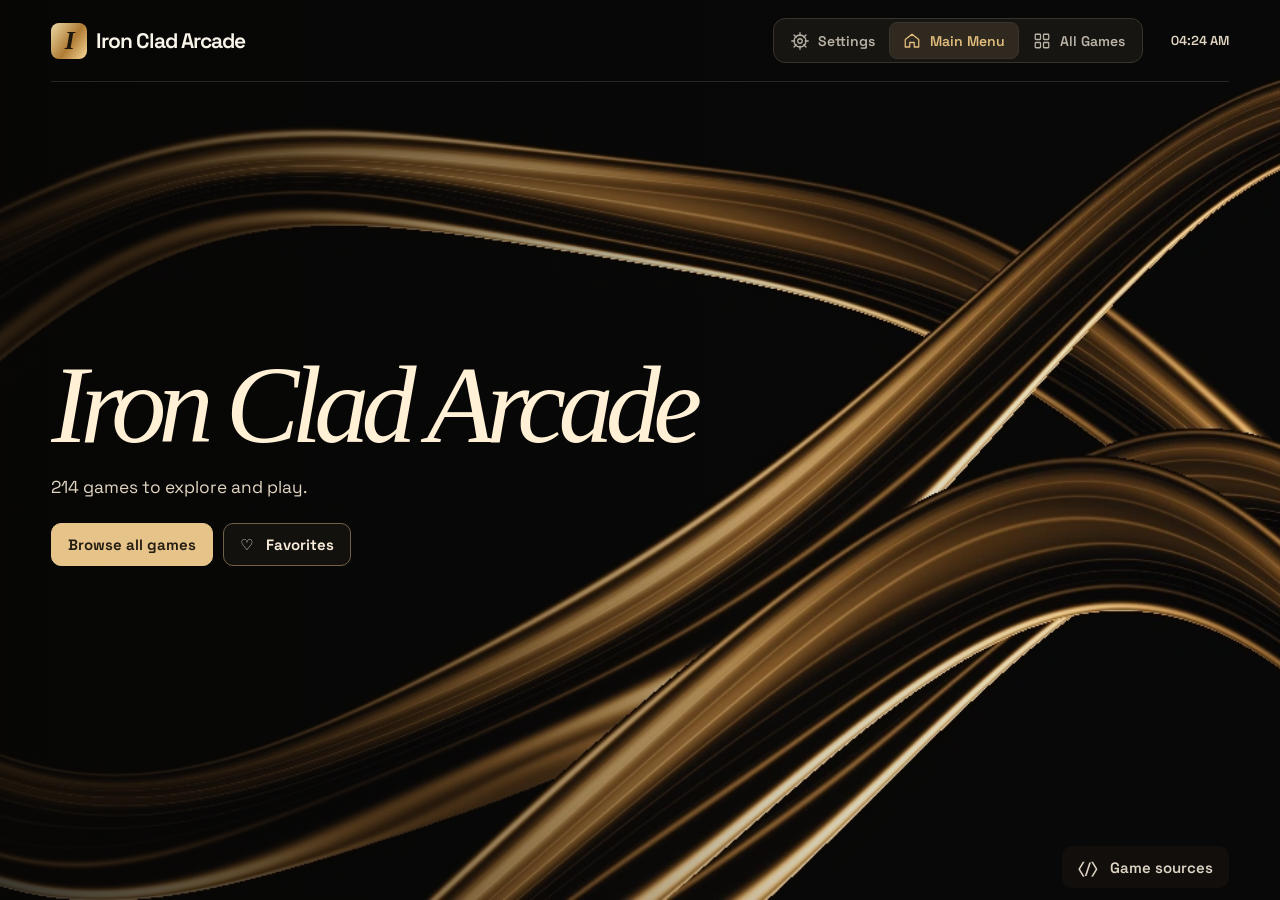
==== index.html @ ffb065a5 "Publish Iron Clad Arcade and its game catalog" ====
<!doctype html><html lang="en"><head><meta charset="utf-8"><meta name="viewport" content="width=device-width,initial-scale=1"><meta name="theme-color" content="#0b0a09"><title>Iron Clad Arcade</title><link rel="stylesheet" href="style.css"></head><body data-view="home">
<header><a class="identity" href="./"><i aria-hidden="true">I</i><span>Iron Clad Arcade</span></a><nav aria-label="Main navigation"><button data-page="settings"><svg viewBox="0 0 24 24" aria-hidden="true"><circle cx="12" cy="12" r="8"/><circle cx="12" cy="12" r="3"/><path d="M12 1v4m0 14v4M1 12h4m14 0h4M4 4l3 3m10 10 3 3M4 20l3-3M17 7l3-3"/></svg>Settings</button><button data-page="home"><svg viewBox="0 0 24 24" aria-hidden="true"><path d="m3 10 9-7 9 7v10h-6v-6H9v6H3z"/></svg>Main Menu</button><button data-page="all"><svg viewBox="0 0 24 24" aria-hidden="true"><rect x="3" y="3" width="7" height="7" rx="1"/><rect x="14" y="3" width="7" height="7" rx="1"/><rect x="3" y="14" width="7" height="7" rx="1"/><rect x="14" y="14" width="7" height="7" rx="1"/></svg>All Games</button></nav><time id="clock"></time></header>
<main><section id="home"><div class="intro"><h1>Iron Clad Arcade</h1><p id="summary"></p><div class="heroActions"><button data-page="all">Browse all games</button><button data-page="saved">♡ &nbsp; Favorites</button></div></div>
<div class="shortcuts"><button id="sources">⟨/⟩ &nbsp; Game sources</button></div></section>
<section id="catalog" hidden><h1 id="heading">All Games</h1><div class="toolbar"><input id="query" type="search" aria-label="Search games" placeholder="Search games…"><select id="genre" aria-label="Filter by genre"><option>All genres</option><option>Arcade</option><option>Puzzle</option></select><button data-page="saved">♡ Favorites</button></div><p id="matches" aria-live="polite"></p><div id="grid"></div></section>
<section id="settings" hidden><h1>Settings</h1><label>Dark mode<input id="dark" type="checkbox"></label><label>Show local clock<input id="showClock" type="checkbox"></label><label>24-hour time<input id="hours" type="checkbox"></label></section></main><dialog id="player"><div class="dialoghead"><div><b id="title"></b><small id="control"></small></div><a id="openGame" target="_blank" rel="noopener">Open in new tab</a><button class="close" aria-label="Close game">✕</button></div><iframe title="Game" id="frame" allow="autoplay; fullscreen"></iframe></dialog><dialog id="credits"><div class="dialoghead"><h2>Game sources</h2><button class="close" aria-label="Close sources">✕</button></div><div id="links"></div></dialog><script src="catalog.js"></script><script src="app.js"></script></body></html>
---- style.css ----
@font-face{font-family:Space;src:url(art/space.ttf)}*{box-sizing:border-box}html{--bg:#101214;--glow:#24292c;--panel:#191c1f;--sel:#303538;--line:#363c40;--ink:#f0f2f3;--muted:#a5acaf;color-scheme:dark}html[data-theme=light]{--bg:#f2f3f3;--glow:#fff;--panel:#fff;--sel:#e5e8e9;--line:#c8ced0;--ink:#202627;--muted:#576166;color-scheme:light}body{margin:0;min-height:100vh;background:radial-gradient(ellipse 80% 65% at 50% -20%,var(--glow),transparent),var(--bg);color:var(--ink);font:16px Space,system-ui,sans-serif}button,input,select{color:inherit;font:inherit}button,select{cursor:pointer}button{background:var(--panel);border:1px solid var(--line);border-radius:10px}button:hover:not(:disabled){background:var(--sel)}button:focus-visible,a:focus-visible,input:focus-visible,select:focus-visible,#shelf:focus-visible{outline:2px solid var(--ink);outline-offset:3px}header,main{width:min(1170px,92%);margin:auto}header{position:relative;padding-top:44px}nav{width:min(650px,75%);margin:auto;background:var(--panel);border:1px solid var(--line);border-radius:18px;padding:5px;display:grid;grid-template-columns:repeat(3,1fr);box-shadow:0 7px 23px #0002}nav button{display:flex;justify-content:center;align-items:center;gap:9px;height:46px;border:1px solid transparent;border-radius:13px;background:none;color:var(--muted);font-weight:600}nav button[aria-current]{background:var(--sel);color:var(--ink);border-color:var(--line)}nav svg{width:18px;height:18px;stroke:currentColor;stroke-width:1.7;fill:none;stroke-linejoin:round;stroke-linecap:round}time{position:absolute;right:0;bottom:18px;color:var(--muted);font-size:14px;font-weight:600;font-variant-numeric:tabular-nums}main{padding:64px 0}.intro{text-align:center;margin-bottom:50px}h1{margin:0;font-size:clamp(43px,5.8vw,78px);line-height:1.05;letter-spacing:-.065em;font-weight:700}.intro p{font-size:18px;color:var(--muted);margin:13px 0 0}.shelfHead{display:flex;align-items:center;justify-content:space-between;margin:0 3px 14px}.shelfHead h2{font-size:20px;letter-spacing:-.04em;margin:0}.steppers{display:flex;gap:7px}.steppers button{width:32px;height:32px;line-height:20px;font-size:24px;border-radius:50%}button:disabled{opacity:.32;cursor:default}#shelf{display:flex;gap:18px;overflow-x:auto;scroll-snap-type:x mandatory;scrollbar-width:none;padding:4px 3px 10px}#shelf::-webkit-scrollbar{display:none}article{position:relative;min-width:0}#shelf article{flex:0 0 calc((100% - 54px)/4);scroll-snap-align:start}.game{display:block;width:100%;border:0;background:transparent;border-radius:13px;padding:0;text-align:center}.game:hover:not(:disabled){background:transparent}.game img{display:block;width:100%;aspect-ratio:1;object-fit:cover;border-radius:13px;border:1px solid #ffffff12;transition:transform .15s ease}.game:hover img{transform:translateY(-3px)}.game strong{display:block;font-size:19px;padding:13px 0;letter-spacing:-.035em}.shortcuts{display:flex;gap:10px;justify-content:center;margin-top:21px}.shortcuts button,.toolbar button,.toolbar select{min-height:42px;padding:0 16px;font-weight:600;font-size:15px}#catalog h1,#settings h1{font-size:42px;margin:0 0 28px}.toolbar{display:flex;gap:10px;margin-bottom:30px}.toolbar input,.toolbar select{border:1px solid var(--line);border-radius:10px;background:var(--panel);padding:10px 13px}.toolbar input{flex:1;min-width:0}#grid{display:grid;grid-template-columns:repeat(4,minmax(0,1fr));gap:22px 18px}.fav{position:absolute;top:10px;right:10px;width:33px;height:33px;border-radius:50%;background:#141719da;color:white;display:grid;place-items:center}.fav svg{width:17px;fill:none;stroke:currentColor;stroke-width:2}.fav[aria-pressed=true] svg{fill:#f5b7c3}#settings{max-width:660px;margin:auto}#settings label{padding:22px 3px;border-top:1px solid var(--line);display:flex;align-items:center;justify-content:space-between;font-weight:600}#settings input{width:21px;height:21px;accent-color:#899798}dialog{width:min(1160px,95vw);border:1px solid var(--line);border-radius:14px;padding:0;background:var(--panel);color:var(--ink)}dialog::backdrop{background:#07090bd9}.dialoghead{display:flex;align-items:center;justify-content:space-between;gap:14px;padding:12px 16px}.dialoghead small{display:block;color:var(--muted);font-size:14px}.dialoghead h2{margin:0}.close{padding:8px 12px}iframe{display:block;width:100%;height:76dvh;border:0}#credits{width:480px}#links{padding:0 16px 14px}#links a{display:block;color:var(--ink);text-decoration:none;padding:9px 0;border-top:1px solid var(--line)}#links small{display:block;color:var(--muted)}@media(max-width:760px){header{padding-top:20px}nav{width:100%}time{position:static;display:block;text-align:right;margin-top:8px}main{padding-top:34px}.intro{margin-bottom:34px}#shelf article{flex-basis:calc((100% - 36px)/2.65)}#grid{grid-template-columns:repeat(3,minmax(0,1fr))}}@media(max-width:520px){nav button{gap:5px;font-size:14px}.intro p{font-size:16px}#grid{grid-template-columns:repeat(2,minmax(0,1fr))}#shelf article{flex-basis:calc((100% - 18px)/1.8)}.toolbar{flex-wrap:wrap}.toolbar input{flex-basis:100%}.game strong{font-size:17px}}[hidden]{display:none!important}@media(prefers-reduced-motion:reduce){*{transition:none!important}}
#openGame{color:var(--ink);font-size:14px;margin-left:auto;white-space:nowrap}#matches{color:var(--muted);font-size:14px}.toolbar{margin-bottom:12px}#grid .game strong{overflow-wrap:anywhere}.shortcuts{flex-wrap:wrap}

/* Black lacquer and warm metallic accents */
html{--bg:#0c0b0a;--glow:#16130e;--panel:#171512;--sel:#30291f;--line:#38332b;--ink:#faf5ea;--muted:#bab3a6;--gold:#e2bd7d}
html[data-theme=light]{--bg:#f6f3ed;--glow:#fffaf2;--panel:#fffdfa;--sel:#ece3d4;--line:#cfc5b7;--ink:#28231c;--muted:#625b51;--gold:#75531c}
header,main{width:min(1320px,92%)}header{padding:18px 0;display:flex;align-items:center;gap:28px;border-bottom:1px solid var(--line)}.identity{display:flex;gap:9px;align-items:center;text-decoration:none;color:var(--ink);font-weight:650;font-size:21px;letter-spacing:-1px}.identity i{display:grid;place-items:center;font:italic bold 26px Georgia,serif;color:#1d160a;background:linear-gradient(125deg,#eddaa7,#af7b34 55%,#f9d99a);border-radius:8px;width:36px;height:36px}nav{width:auto;display:flex;margin:0 0 0 auto;padding:3px;border-radius:12px;box-shadow:none}nav button{height:37px;border-radius:8px;padding:0 13px;font-size:14px}nav button[aria-current]{color:var(--gold)}time{position:static;white-space:nowrap;margin:0;font-size:13px}main{padding:26px 0 52px}.intro{display:flex;align-items:flex-start;justify-content:center;flex-direction:column;text-align:left;min-height:clamp(260px,27vw,375px);position:relative;isolation:isolate;overflow:hidden;padding:40px clamp(25px,4vw,66px);border:1px solid #4f3f29;border-radius:18px;background:#090807 url(art/gold-waves.webp) center/cover;margin:0 0 32px}.intro:before{content:"";position:absolute;inset:0;z-index:-1;background:linear-gradient(90deg,#080807fa 0%,#080807df 24%,#08080740 53%,transparent 71%)}.intro h1{color:#fff0d6;font:italic 500 clamp(54px,7vw,98px)/1 Georgia,serif;letter-spacing:-.07em}.intro p{color:#e1d5c2;font-size:clamp(15px,1.35vw,20px);margin:15px 0 0}.heroActions{display:flex;align-items:center;gap:10px;margin-top:25px}.heroActions button{color:#f9eddb;background:#14120fe8;border:1px solid #716149;padding:11px 16px;font-weight:650;font-size:15px}.heroActions button:first-child{background:#e6c489;color:#231c11;border-color:#e6c489}.heroActions button:hover{filter:brightness(1.15)}.shelfHead h2{font-size:26px;letter-spacing:-.05em}.steppers button{color:var(--gold)}#shelf article{flex-basis:calc((100% - 72px)/5)}.game{text-align:left}.game strong{padding:10px 2px}.game img{border-color:var(--line)}.shortcuts{justify-content:flex-end;border-top:1px solid var(--line);padding-top:14px}.shortcuts button{background:none;border:0;color:var(--muted)}#catalog,#settings{padding-top:18px}
@media(max-width:760px){header{gap:8px;flex-wrap:wrap}.identity{margin-right:auto}.identity span{display:none}nav{margin:0}nav button{padding:0 8px}time{display:none}.intro{min-height:250px;background-position:60% center}.intro:before{background:linear-gradient(90deg,#080807eb,#0808079c 54%,transparent)}#shelf article{flex-basis:calc((100% - 36px)/3)}}
@media(max-width:500px){main{padding-top:16px}.intro{padding:26px 18px;margin-bottom:24px}.heroActions button{font-size:14px;padding:9px 12px}#shelf article{flex-basis:calc((100% - 20px)/2.1)}.shelfHead h2{font-size:22px}.heroActions{gap:6px}.intro h1{font-size:55px}}

body[data-view="home"] {
  min-height: 100svh;
  display: flex;
  flex-direction: column;
  background: linear-gradient(90deg, #070605c9, #07060532 60%, transparent), #090807 url(art/gold-waves.webp) center / cover no-repeat;
}
body[data-view="home"] header {border-color:#ffffff20;color:#faf5ea}
body[data-view="home"] .identity {color:#faf5ea}
body[data-view="home"] time {color:#e1d5c2}
body[data-view="home"] main {flex:1;display:flex;padding:0}
#home {width:100%;display:flex;flex-direction:column}
#home .intro {flex:1;margin:0;border:0;border-radius:0;background:none;padding:clamp(40px,8vh,100px) 0}
#home .intro::before {content:none}
#home .intro h1 {font-size:clamp(58px,8.6vw,144px)}
#home .shortcuts {border:0;margin:0;padding:12px 0}
#home #sources {color:#ded4c4;background:#13100cd9}

.film-intro {color:var(--muted);margin:10px 0 28px}
.films {display:grid;grid-template-columns:repeat(3,minmax(0,1fr));gap:22px}
.film {width:100%;display:block;text-align:left;background:transparent;border:0;padding:0}
.film img {display:block;width:100%;aspect-ratio:16/9;object-fit:cover;border-radius:12px}
.film strong {display:block;margin:13px 0 5px;font-size:22px}
.films small,.films p {color:var(--muted)}
.films p {line-height:1.5;margin:8px 0}
#watchExternal {margin-left:auto;color:var(--ink);font-size:14px}
#cinema iframe {height:auto;aspect-ratio:16/9;max-height:78vh;background:#000}
@media(max-width:680px){.films{grid-template-columns:1fr}header nav{flex-wrap:wrap}header nav svg{display:none}header nav button{padding-inline:7px}}
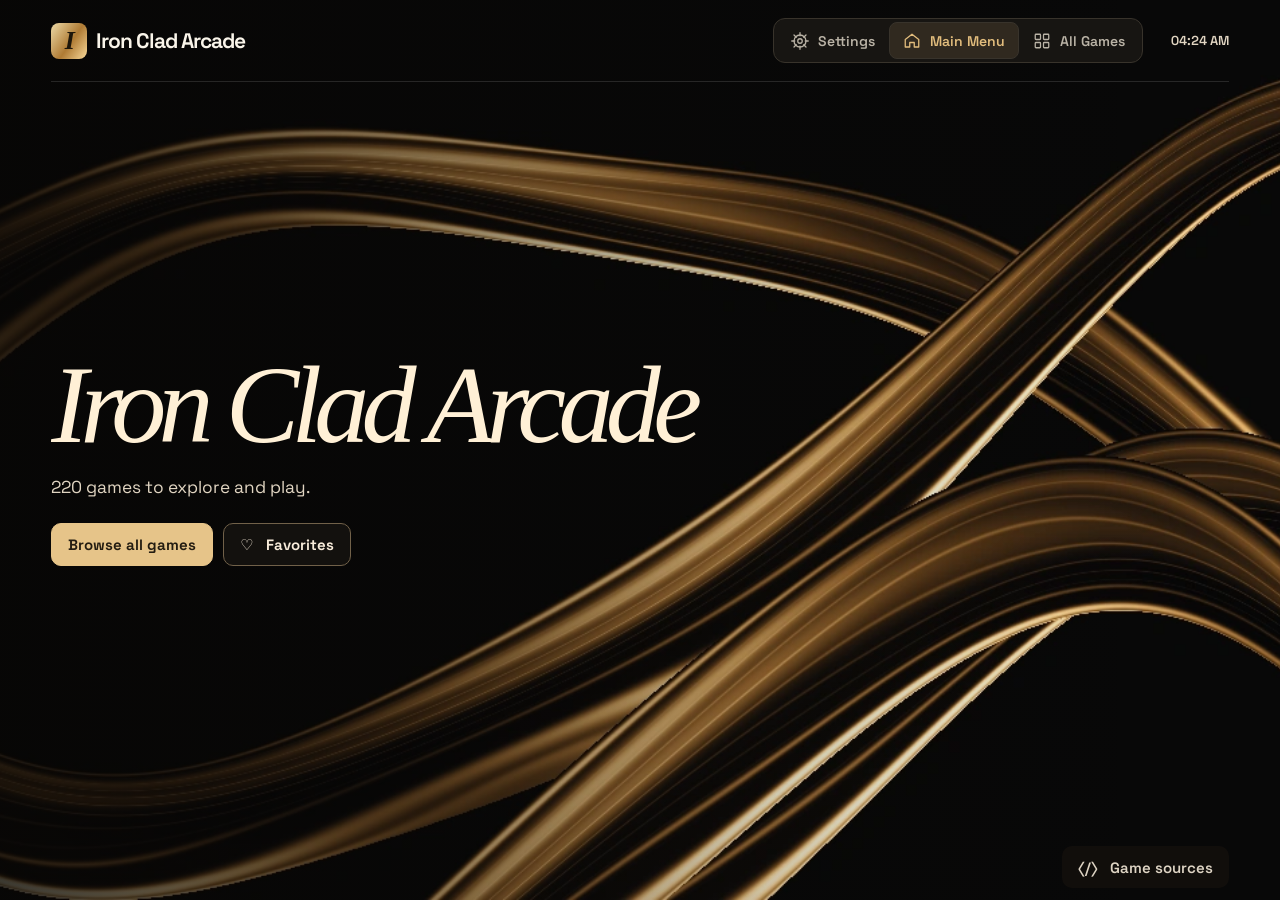
==== commit 26c66f28: "Refresh cached catalog script to remove the old Kour.io badge" ====
--- a/index.html
+++ b/index.html
@@ -3,4 +3,4 @@
 <main><section id="home"><div class="intro"><h1>Iron Clad Arcade</h1><p id="summary"></p><div class="heroActions"><button data-page="all">Browse all games</button><button data-page="saved">♡ &nbsp; Favorites</button></div></div>
 <div class="shortcuts"><button id="sources">⟨/⟩ &nbsp; Game sources</button></div></section>
 <section id="catalog" hidden><h1 id="heading">All Games</h1><div class="toolbar"><input id="query" type="search" aria-label="Search games" placeholder="Search games…"><select id="genre" aria-label="Filter by genre"><option>All genres</option><option>Arcade</option><option>Puzzle</option></select><button data-page="saved">♡ Favorites</button></div><p id="matches" aria-live="polite"></p><div id="grid"></div></section>
-<section id="settings" hidden><h1>Settings</h1><label>Dark mode<input id="dark" type="checkbox"></label><label>Show local clock<input id="showClock" type="checkbox"></label><label>24-hour time<input id="hours" type="checkbox"></label></section></main><dialog id="player"><div class="dialoghead"><div><b id="title"></b><small id="control"></small></div><a id="openGame" target="_blank" rel="noopener">Open in new tab</a><button class="close" aria-label="Close game">✕</button></div><iframe title="Game" id="frame" allow="autoplay; fullscreen"></iframe></dialog><dialog id="credits"><div class="dialoghead"><h2>Game sources</h2><button class="close" aria-label="Close sources">✕</button></div><div id="links"></div></dialog><script src="catalog.js"></script><script src="app.js"></script></body></html>
+<section id="settings" hidden><h1>Settings</h1><label>Dark mode<input id="dark" type="checkbox"></label><label>Show local clock<input id="showClock" type="checkbox"></label><label>24-hour time<input id="hours" type="checkbox"></label></section></main><dialog id="player"><div class="dialoghead"><div><b id="title"></b><small id="control"></small></div><a id="openGame" target="_blank" rel="noopener">Open in new tab</a><button class="close" aria-label="Close game">✕</button></div><iframe title="Game" id="frame" allow="autoplay; fullscreen"></iframe></dialog><dialog id="credits"><div class="dialoghead"><h2>Game sources</h2><button class="close" aria-label="Close sources">✕</button></div><div id="links"></div></dialog><script src="catalog.js"></script><script src="app.js?v=75177f96"></script></body></html>
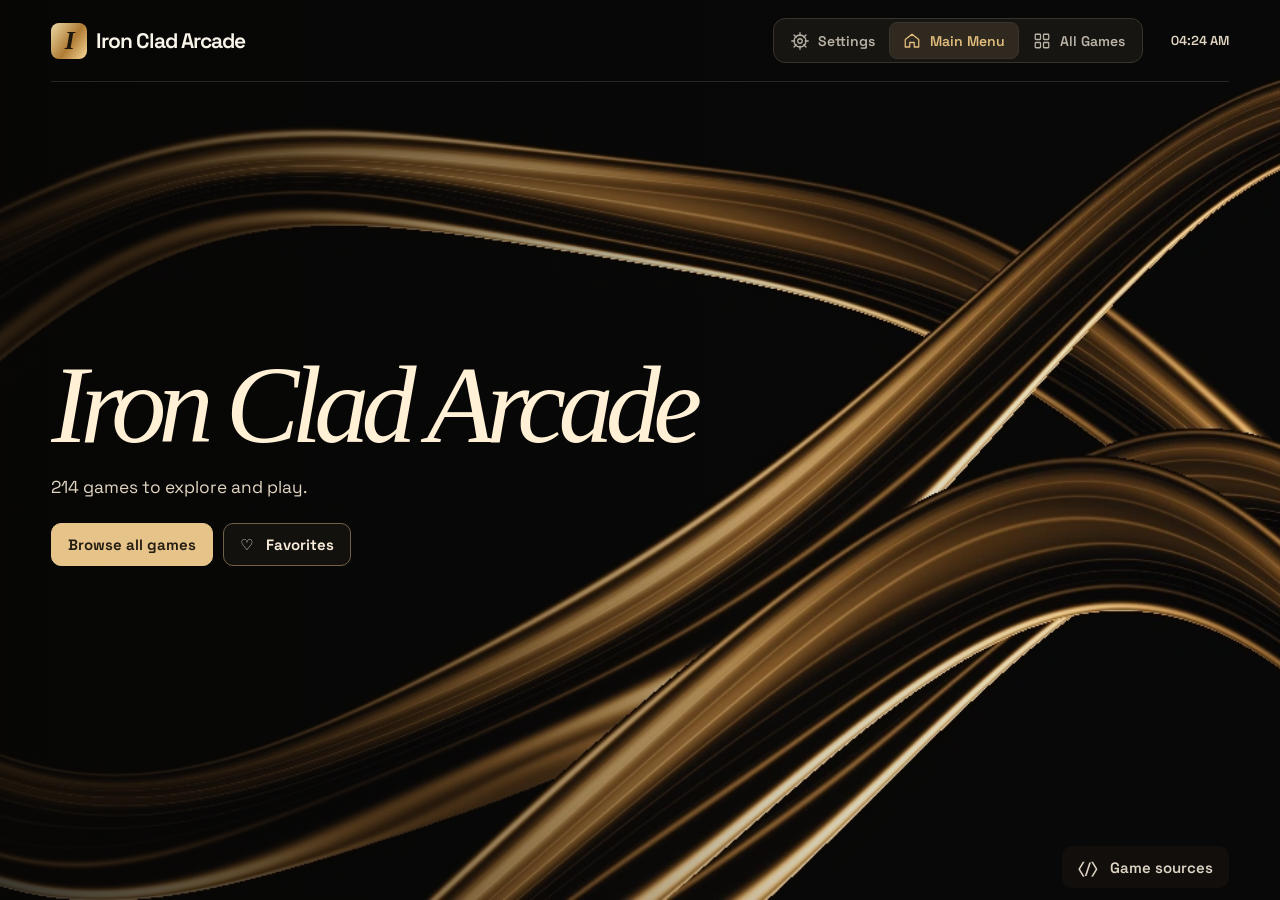
==== commit 7ec93498: "Load the updated 214-game catalog" ====
--- a/index.html
+++ b/index.html
@@ -3,4 +3,4 @@
 <main><section id="home"><div class="intro"><h1>Iron Clad Arcade</h1><p id="summary"></p><div class="heroActions"><button data-page="all">Browse all games</button><button data-page="saved">♡ &nbsp; Favorites</button></div></div>
 <div class="shortcuts"><button id="sources">⟨/⟩ &nbsp; Game sources</button></div></section>
 <section id="catalog" hidden><h1 id="heading">All Games</h1><div class="toolbar"><input id="query" type="search" aria-label="Search games" placeholder="Search games…"><select id="genre" aria-label="Filter by genre"><option>All genres</option><option>Arcade</option><option>Puzzle</option></select><button data-page="saved">♡ Favorites</button></div><p id="matches" aria-live="polite"></p><div id="grid"></div></section>
-<section id="settings" hidden><h1>Settings</h1><label>Dark mode<input id="dark" type="checkbox"></label><label>Show local clock<input id="showClock" type="checkbox"></label><label>24-hour time<input id="hours" type="checkbox"></label></section></main><dialog id="player"><div class="dialoghead"><div><b id="title"></b><small id="control"></small></div><a id="openGame" target="_blank" rel="noopener">Open in new tab</a><button class="close" aria-label="Close game">✕</button></div><iframe title="Game" id="frame" allow="autoplay; fullscreen"></iframe></dialog><dialog id="credits"><div class="dialoghead"><h2>Game sources</h2><button class="close" aria-label="Close sources">✕</button></div><div id="links"></div></dialog><script src="catalog.js"></script><script src="app.js?v=75177f96"></script></body></html>
+<section id="settings" hidden><h1>Settings</h1><label>Dark mode<input id="dark" type="checkbox"></label><label>Show local clock<input id="showClock" type="checkbox"></label><label>24-hour time<input id="hours" type="checkbox"></label></section></main><dialog id="player"><div class="dialoghead"><div><b id="title"></b><small id="control"></small></div><a id="openGame" target="_blank" rel="noopener">Open in new tab</a><button class="close" aria-label="Close game">✕</button></div><iframe title="Game" id="frame" allow="autoplay; fullscreen"></iframe></dialog><dialog id="credits"><div class="dialoghead"><h2>Game sources</h2><button class="close" aria-label="Close sources">✕</button></div><div id="links"></div></dialog><script src="catalog.js"></script><script src="app.js?v=3b441aaa"></script></body></html>
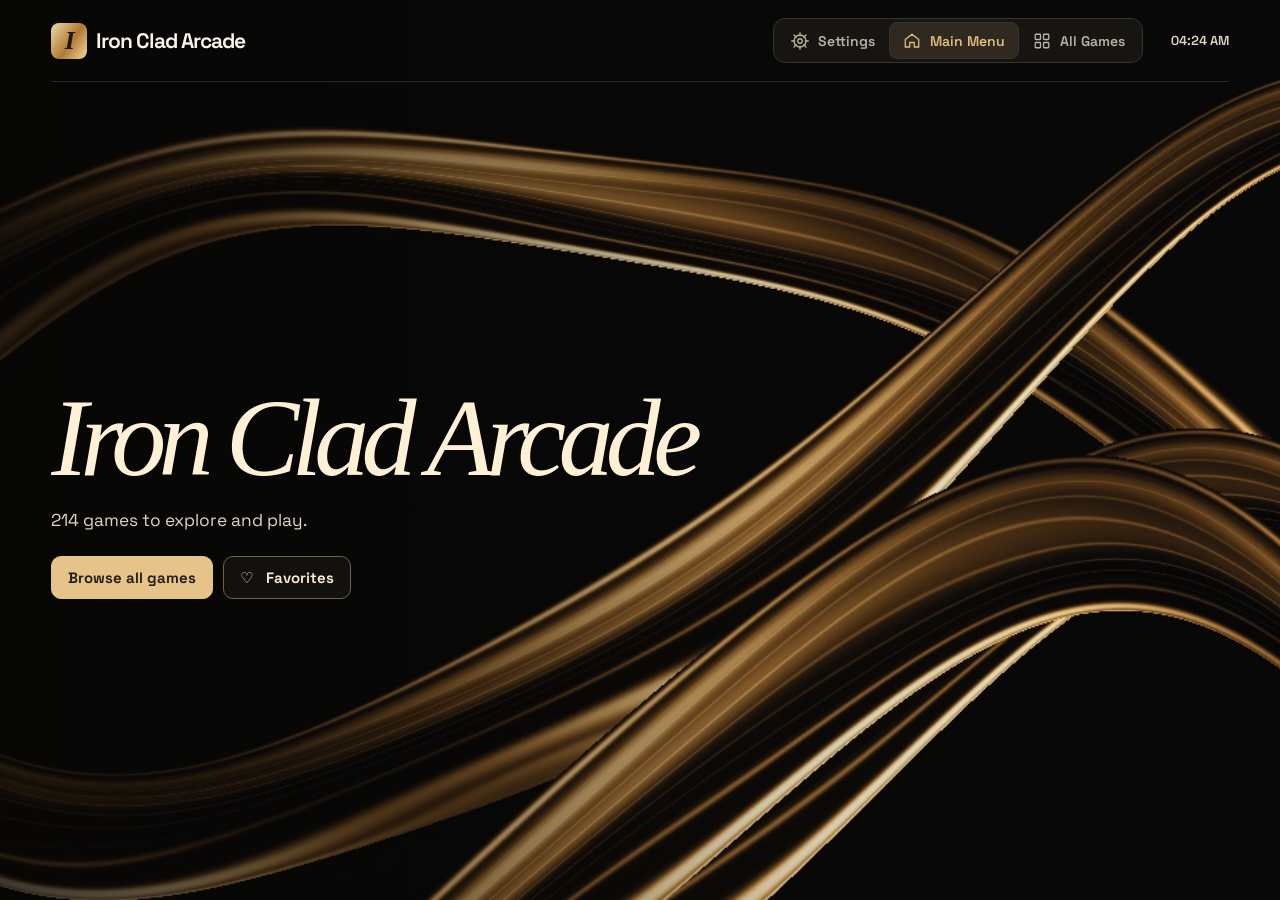
==== commit a42fed05: "Move game sources from the main menu to Settings" ====
--- a/index.html
+++ b/index.html
@@ -1,6 +1,6 @@
 <!doctype html><html lang="en"><head><meta charset="utf-8"><meta name="viewport" content="width=device-width,initial-scale=1"><meta name="theme-color" content="#0b0a09"><title>Iron Clad Arcade</title><link rel="stylesheet" href="style.css"></head><body data-view="home">
 <header><a class="identity" href="./"><i aria-hidden="true">I</i><span>Iron Clad Arcade</span></a><nav aria-label="Main navigation"><button data-page="settings"><svg viewBox="0 0 24 24" aria-hidden="true"><circle cx="12" cy="12" r="8"/><circle cx="12" cy="12" r="3"/><path d="M12 1v4m0 14v4M1 12h4m14 0h4M4 4l3 3m10 10 3 3M4 20l3-3M17 7l3-3"/></svg>Settings</button><button data-page="home"><svg viewBox="0 0 24 24" aria-hidden="true"><path d="m3 10 9-7 9 7v10h-6v-6H9v6H3z"/></svg>Main Menu</button><button data-page="all"><svg viewBox="0 0 24 24" aria-hidden="true"><rect x="3" y="3" width="7" height="7" rx="1"/><rect x="14" y="3" width="7" height="7" rx="1"/><rect x="3" y="14" width="7" height="7" rx="1"/><rect x="14" y="14" width="7" height="7" rx="1"/></svg>All Games</button></nav><time id="clock"></time></header>
 <main><section id="home"><div class="intro"><h1>Iron Clad Arcade</h1><p id="summary"></p><div class="heroActions"><button data-page="all">Browse all games</button><button data-page="saved">♡ &nbsp; Favorites</button></div></div>
-<div class="shortcuts"><button id="sources">⟨/⟩ &nbsp; Game sources</button></div></section>
+</section>
 <section id="catalog" hidden><h1 id="heading">All Games</h1><div class="toolbar"><input id="query" type="search" aria-label="Search games" placeholder="Search games…"><select id="genre" aria-label="Filter by genre"><option>All genres</option><option>Arcade</option><option>Puzzle</option></select><button data-page="saved">♡ Favorites</button></div><p id="matches" aria-live="polite"></p><div id="grid"></div></section>
-<section id="settings" hidden><h1>Settings</h1><label>Dark mode<input id="dark" type="checkbox"></label><label>Show local clock<input id="showClock" type="checkbox"></label><label>24-hour time<input id="hours" type="checkbox"></label></section></main><dialog id="player"><div class="dialoghead"><div><b id="title"></b><small id="control"></small></div><a id="openGame" target="_blank" rel="noopener">Open in new tab</a><button class="close" aria-label="Close game">✕</button></div><iframe title="Game" id="frame" allow="autoplay; fullscreen"></iframe></dialog><dialog id="credits"><div class="dialoghead"><h2>Game sources</h2><button class="close" aria-label="Close sources">✕</button></div><div id="links"></div></dialog><script src="catalog.js"></script><script src="app.js?v=3b441aaa"></script></body></html>
+<section id="settings" hidden><h1>Settings</h1><label>Dark mode<input id="dark" type="checkbox"></label><label>Show local clock<input id="showClock" type="checkbox"></label><label>24-hour time<input id="hours" type="checkbox"></label><button id="sources">Game sources</button></section></main><dialog id="player"><div class="dialoghead"><div><b id="title"></b><small id="control"></small></div><a id="openGame" target="_blank" rel="noopener">Open in new tab</a><button class="close" aria-label="Close game">✕</button></div><iframe title="Game" id="frame" allow="autoplay; fullscreen"></iframe></dialog><dialog id="credits"><div class="dialoghead"><h2>Game sources</h2><button class="close" aria-label="Close sources">✕</button></div><div id="links"></div></dialog><script src="catalog.js"></script><script src="app.js?v=3b441aaa"></script></body></html>
